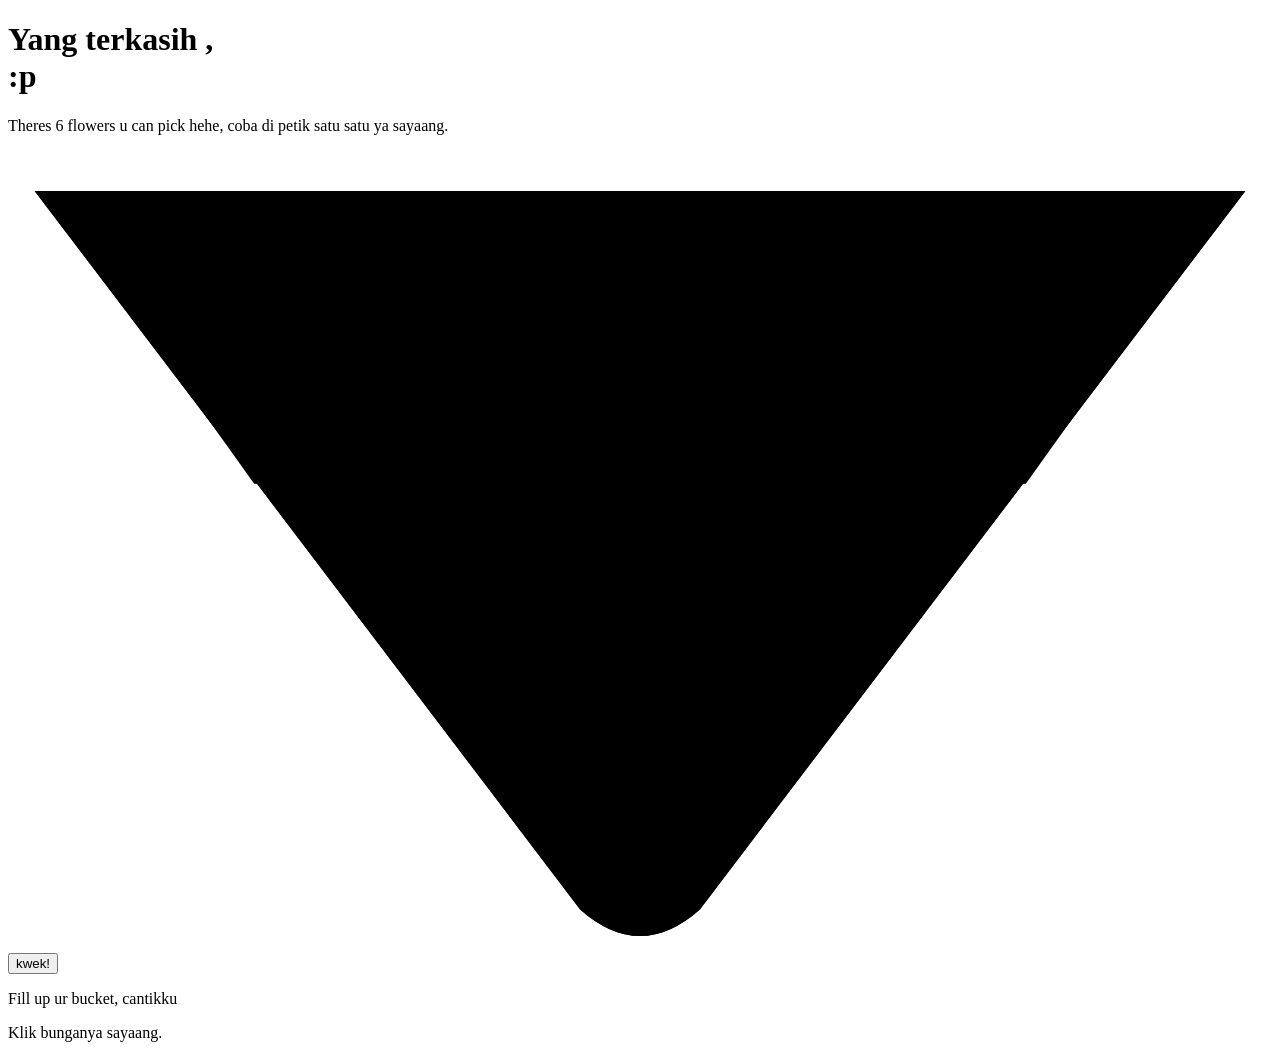
==== index.html @ 4f56afee "A silly website for her" ====
<!doctype html>
<html lang="id">
<head>
<meta charset="utf-8">
<meta name="viewport" content="width=device-width, initial-scale=1, viewport-fit=cover">
<title>For dearest Lyla</title>
<link rel="stylesheet" href="https://fonts.googleapis.com/css2?family=Gaegu:wght@400;700&family=Patrick+Hand&display=swap">
<link rel="stylesheet" href="style.css">
</head>
<body>

<main class="page">

  <header>
    <h1>Yang terkasih <span id="nama"> </span>,<br> :p </h1>
    <p class="lede"> Theres 6 flowers u can pick hehe, coba di petik satu satu ya sayaang.</p>
  </header>

  <div class="stage">

    <section class="panel" aria-label=" ur bucket :p hehe">
      <div class="bouquet" id="bouquet">
        <svg class="cone" viewBox="0 0 190 120" aria-hidden="true">
          <path class="wrap-fill" d="M4 6L186 6L104 114Q95 122 86 114Z"/>
          <path class="fold" d="M62 6L91 108M128 6L99 108"/>
          <path class="band" d="M27 36L163 36L153 50L37 50Z"/>
          <circle class="bow" cx="84" cy="43" r="9"/>
          <circle class="bow" cx="106" cy="43" r="9"/>
          <circle class="bow" cx="95" cy="43" r="5"/>
          <path class="wrap-line" d="M4 6L186 6L104 114Q95 122 86 114Z"/>
        </svg>
      
        <button class="duck" id="duck" type="button" aria-label="Si bebek. Ketuk supaya dia bunyi">
          <span class="duck-say" aria-hidden="true">kwek!</span>
        </button>
      </div>
      <p class="count" id="count" aria-live="polite"> Fill up ur bucket, cantikku</p>
    </section>

    <!-- TAMAN -->
    <section class="panel garden" aria-label="Taman bunga">
      <div class="beds" id="garden"></div>
      <p class="hint">Klik bunganya sayaang.</p>
    </section>

  </div>

  <!-- AMPLOP (muncul setelah semua bunga dipetik) -->
  <section class="env-box" id="envBox" hidden>
    <p class="env-note">Therreessss another one for u hehe. Click it :].</p>
    <button class="envelope" id="envelope" type="button" aria-label="Buka amplop">
      <span class="env-back"></span>
      <span class="env-letter">Untukmu</span>
      <span class="env-front"></span>
      <span class="env-flap"></span>
      <span class="env-seal"></span>
    </button>
    <button class="again" id="again" type="button" hidden>Mau petik lagi ?</button>
  </section>

</main>

<!-- KOTAK PESAN (muncul setiap kali bunga dipetik) -->
<dialog id="dlg" aria-labelledby="dlgLabel">
  <div class="dlg-art" id="dlgArt"></div>
  <p class="dlg-label" id="dlgLabel"></p>
  <p class="dlg-text" id="dlgText"></p>
  <form method="dialog"><button class="btn" autofocus>Oke</button></form>
</dialog>

<script src="script.js"></script>
</body>
</html>
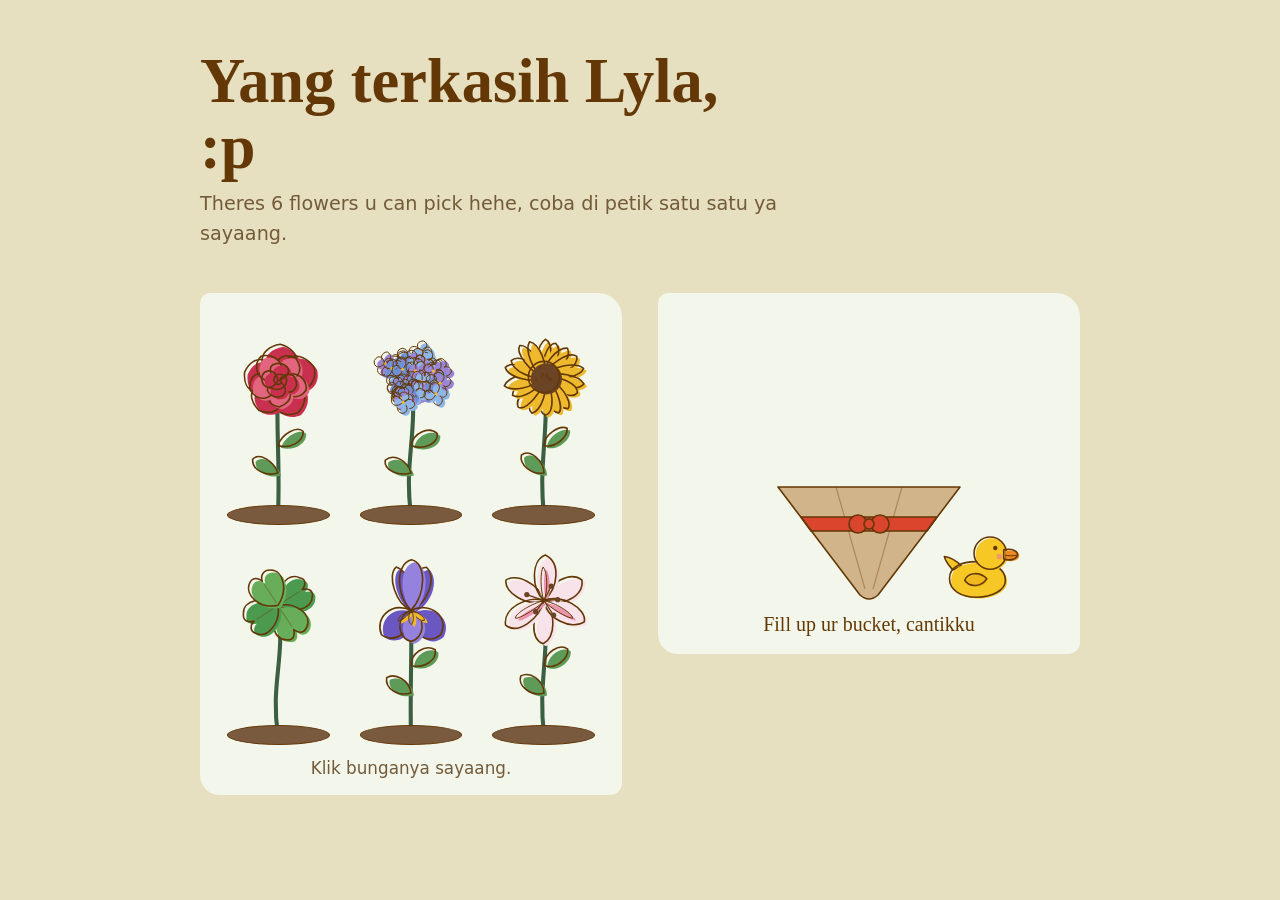
==== commit 523709ca: "A silly website for her" ====
--- a/index.html
+++ b/index.html
@@ -5,7 +5,7 @@
 <meta name="viewport" content="width=device-width, initial-scale=1, viewport-fit=cover">
 <title>For dearest Lyla</title>
 <link rel="stylesheet" href="https://fonts.googleapis.com/css2?family=Gaegu:wght@400;700&family=Patrick+Hand&display=swap">
-<link rel="stylesheet" href="style.css">
+<link rel="stylesheet" href="/style.css">
 </head>
 <body>
 
@@ -65,9 +65,9 @@
   <div class="dlg-art" id="dlgArt"></div>
   <p class="dlg-label" id="dlgLabel"></p>
   <p class="dlg-text" id="dlgText"></p>
-  <form method="dialog"><button class="btn" autofocus>Oke</button></form>
+  <form method="dialog"><button class="btn" autofocus> yay </button></form>
 </dialog>
 
-<script src="script.js"></script>
+<script src="/script.js"></script>
 </body>
 </html>
--- a/style.css
+++ b/style.css
@@ -0,0 +1,232 @@
+
+:root {
+  --bg: #e6e0c0;
+  --paper: #f3f6ea;
+  --ink: #633806;
+  --muted: #735b3a;
+  --leaf: #3b5f42;
+  --leaf-fill: #5e9a58;
+  --soil: #7a5a3f;
+  --wrap: #d2b48a;
+  --poppy: #d9452d;
+  --pink: #e4789a;
+  --yellow: #efb92d;
+  --brown: #6b4325;
+  --env-back: #d9b98c;
+  --env-front: #ebd2a8;
+  --env-flap: #dfc08f;
+
+  /* warna bunga */
+  --rose: #c9304f;
+  --rose2: #e0657d;
+  --hyd1: #6f8fd8;
+  --hyd2: #9a86d6;
+  --hyd3: #8fb6e8;
+  --clover: #4c9a4f;
+  --clover2: #68ae5a;
+  --iris: #6a57c2;
+  --iris2: #9482de;
+  --lily: #f9e3ea;
+  --lily2: #ec93ae;
+
+  /* warna bebek */
+  --duck: #f7c825;
+  --duck2: #f0b81c;
+  --beak: #ef8a22;
+
+  --display: "Gaegu", "Comic Sans MS", "Segoe Print", cursive;
+  --text: "Patrick Hand", "Comic Sans MS", "Segoe Print", system-ui, sans-serif;
+}
+@media (prefers-color-scheme: dark) {
+  :root {
+    --bg: #362b06; --paper: #322c1e; --ink: #e9efe0; --muted: #a9bba9;
+    --leaf: #6fa66b; --leaf-fill: #4f8a55; --soil: #3b2d23; --wrap: #a58664;
+    --poppy: #f0644a; --pink: #f29bb6; --yellow: #f5cb57; --brown: #8a5a33;
+    --env-back: #a98a5f; --env-front: #c4a676; --env-flap: #b59769;
+    --rose: #e65776; --rose2: #f58aa0;
+    --hyd1: #7f9fe6; --hyd2: #ab98e6; --hyd3: #9cc2f2;
+    --clover: #5fb062; --clover2: #7bc16d;
+    --iris: #8c79dc; --iris2: #a898ee;
+    --lily: #f6dfe6; --lily2: #f09db7;
+    --duck: #f9d24a; --duck2: #f2c43b; --beak: #f59a3a;
+  }
+}
+
+/* ============ DASAR ============ */
+* { box-sizing: border-box; }
+body {
+  margin: 0;
+  background: var(--bg);
+  color: var(--ink);
+  font-family: var(--text);
+  font-size: 1.2rem;
+  line-height: 1.55;
+  padding: clamp(20px, 5vw, 48px) max(16px, env(safe-area-inset-right, 0px)) clamp(32px, 6vw, 64px) max(16px, env(safe-area-inset-left, 0px));
+}
+.page { max-width: 880px; margin: 0 auto; display: flex; flex-direction: column; gap: clamp(24px, 5vw, 44px); }
+h1 {
+  font-family: var(--display);
+  font-weight: 700;
+  font-size: clamp(2.3rem, 8vw, 3.9rem);
+  line-height: 1.05;
+  margin: 0;
+  text-wrap: balance;
+}
+.lede { margin: 10px 0 0; color: var(--muted); max-width: 34em; }
+
+/* Di HP: buket di atas, taman di bawah. Di layar lebar: taman kiri, buket kanan. */
+.stage { display: grid; grid-template-columns: 1fr; gap: 24px; align-items: start; }
+.panel { background: var(--paper); border-radius: 10px 24px 12px 20px; padding: 18px 14px 14px; min-width: 0; }
+@media (min-width: 760px) {
+  .stage { grid-template-columns: 1fr 1fr; gap: 36px; }
+  .garden { order: -1; }
+}
+
+.pf { stroke: none; }
+.po { fill: none; stroke: var(--ink); stroke-width: 1.6; stroke-linejoin: round; stroke-linecap: round; vector-effect: non-scaling-stroke; }
+.po.fine { stroke-width: 1; }
+.vein { fill: none; stroke: var(--ink); stroke-width: 1.2; stroke-linecap: round; opacity: 0.35; vector-effect: non-scaling-stroke; }
+.stamen { fill: none; stroke: var(--ink); stroke-width: 1.2; stroke-linecap: round; vector-effect: non-scaling-stroke; }
+.c-yellow { fill: var(--yellow); }
+.c-brown { fill: var(--brown); }
+.c-leaf { fill: var(--leaf-fill); }
+.c-rose { fill: var(--rose); }
+.c-rose2 { fill: var(--rose2); }
+.c-hyd1 { fill: var(--hyd1); }
+.c-hyd2 { fill: var(--hyd2); }
+.c-hyd3 { fill: var(--hyd3); }
+.c-clover { fill: var(--clover); }
+.c-clover2 { fill: var(--clover2); }
+.c-iris { fill: var(--iris); }
+.c-iris2 { fill: var(--iris2); }
+.c-lily { fill: var(--lily); }
+.c-lily2 { fill: var(--lily2); }
+.c-duck { fill: var(--duck); }
+.c-duck2 { fill: var(--duck2); }
+.c-beak { fill: var(--beak); }
+.eye { fill: var(--ink); }
+.blush { fill: var(--pink); opacity: 0.55; }
+.dot { fill: var(--ink); opacity: 0.5; }
+.stem { fill: none; stroke: var(--leaf); stroke-width: 3.4; stroke-linecap: round; }
+
+/* ============ TAMAN ============ */
+.beds { display: grid; grid-template-columns: repeat(3, 1fr); gap: 6px 4px; }
+.cell { position: relative; display: flex; align-items: flex-end; justify-content: center; padding-bottom: 10px; }
+/* gundukan tanah */
+.cell::after {
+  content: ""; position: absolute; left: 10%; right: 10%; bottom: 0; height: 18px; z-index: 1;
+  background: var(--soil); border: 1.6px solid var(--ink); border-radius: 50%;
+}
+.plant {
+  display: block; width: 100%; max-width: 120px; padding: 0; border: 0; background: none; cursor: pointer;
+  transition: transform 0.5s ease, opacity 0.5s ease, visibility 0s;
+}
+.plant:hover { transform: translateY(-3px); }
+.plant:focus-visible { outline: 3px solid var(--poppy); outline-offset: 2px; border-radius: 8px; }
+.plant svg { display: block; width: 100%; height: auto; overflow: visible; transform-origin: 50% 100%; animation: sway var(--dur, 5s) ease-in-out var(--d, 0s) infinite; }
+@keyframes sway { 0%, 100% { transform: rotate(-1.6deg); } 50% { transform: rotate(1.6deg); } }
+/* bunga yang sudah dipetik: terangkat lalu hilang */
+.plant.gone { transform: translateY(-40px) rotate(8deg) scale(0.9); opacity: 0; visibility: hidden; pointer-events: none; transition: transform 0.5s ease, opacity 0.5s ease, visibility 0s 0.5s; }
+.hint { margin: 10px 4px 0; text-align: center; font-size: 1.05rem; color: var(--muted); }
+
+
+.bouquet { position: relative; width: min(300px, 100%); height: 290px; margin: 0 auto; }
+.bq-flower {
+  position: absolute; left: 50%; bottom: 70px; width: 100px; height: 170px; margin-left: -50px;
+  transform-origin: 50% 100%;
+  transform: rotate(var(--a)) scale(var(--s));
+  animation: pop 0.7s cubic-bezier(0.2, 1.4, 0.4, 1) both;
+}
+.bq-flower svg { display: block; width: 100%; height: 100%; overflow: visible; }
+@keyframes pop { from { transform: rotate(var(--a)) scale(0); } to { transform: rotate(var(--a)) scale(var(--s)); } }
+.cone { position: absolute; left: 50%; bottom: 0; width: 190px; height: 120px; margin-left: -95px; z-index: 20; }
+.wrap-fill { fill: var(--wrap); }
+.wrap-line, .band, .bow { stroke: var(--ink); stroke-width: 1.6; stroke-linejoin: round; }
+.wrap-line { fill: none; }
+.band, .bow { fill: var(--poppy); }
+.fold { fill: none; stroke: var(--ink); stroke-width: 1.2; opacity: 0.35; }
+.count { margin: 8px 0 0; text-align: center; font-family: var(--display); font-size: 1.25rem; }
+
+/* ============ BEBEK ============ */
+.duck {
+  position: absolute; right: 0; bottom: 0; z-index: 25;
+  width: 78px; height: 72px; padding: 0; border: 0; background: none; cursor: pointer;
+}
+.duck svg { display: block; width: 100%; height: 100%; overflow: visible; transform-origin: 50% 100%; animation: bob 3.2s ease-in-out infinite; }
+.duck:focus-visible { outline: 3px solid var(--poppy); outline-offset: 2px; border-radius: 10px; }
+.duck.hop { animation: hop 0.6s ease; }
+@keyframes bob { 0%, 100% { transform: translateY(0); } 50% { transform: translateY(-3px); } }
+@keyframes hop {
+  0%, 100% { transform: translateY(0) rotate(0); }
+  35% { transform: translateY(-16px) rotate(-6deg); }
+  65% { transform: translateY(-4px) rotate(4deg); }
+}
+.duck-say {
+  position: absolute; left: 50%; bottom: 100%; white-space: nowrap; pointer-events: none;
+  background: var(--paper); color: var(--ink); border: 2px solid var(--ink); border-radius: 10px 14px 10px 6px;
+  padding: 0 10px; font-family: var(--display); font-size: 1.25rem; line-height: 1.5;
+  opacity: 0; transform: translate(-50%, 6px) scale(0.8); transition: opacity 0.15s, transform 0.15s;
+}
+.duck.say .duck-say { opacity: 1; transform: translate(-50%, -2px) scale(1); }
+
+/* ============ AMPLOP ============ */
+.env-box { display: flex; flex-direction: column; align-items: center; gap: 16px; animation: rise 0.5s ease both; }
+.env-box[hidden] { display: none; }
+.env-note { margin: 0; font-family: var(--display); font-size: 1.35rem; text-align: center; }
+.envelope {
+  position: relative; width: min(280px, 78vw); aspect-ratio: 3 / 2; margin-top: 100px;
+  padding: 0; border: 0; background: none; cursor: pointer; perspective: 700px;
+  animation: wiggle 3s ease-in-out infinite;
+}
+.envelope.open { animation: none; cursor: default; }
+@keyframes wiggle { 0%, 100% { transform: rotate(-1.5deg); } 50% { transform: rotate(1.5deg); } }
+.envelope > span { position: absolute; display: block; }
+.env-back { inset: 0; background: var(--env-back); border: 2px solid var(--ink); border-radius: 6px; }
+.env-letter {
+  left: 9%; right: 9%; top: 9%; bottom: 9%; z-index: 1;
+  background: var(--paper); border: 2px solid var(--ink);
+  display: flex; justify-content: center; padding-top: 10px;
+  font-family: var(--display); font-weight: 700; font-size: 1.25rem; color: var(--ink);
+  transition: transform 0.7s 0.35s cubic-bezier(0.3, 1.2, 0.5, 1);
+}
+.env-front {
+  inset: 0; z-index: 2; background: var(--env-front); border: 2px solid var(--ink); border-radius: 6px;
+  clip-path: polygon(0 0, 50% 52%, 100% 0, 100% 100%, 0 100%);
+}
+.env-flap {
+  left: 0; top: 0; width: 100%; height: 52%; z-index: 3; background: var(--env-flap);
+  clip-path: polygon(0 0, 100% 0, 50% 100%);
+  transform-origin: 50% 0; transition: transform 0.5s ease;
+}
+.env-seal {
+  left: 50%; top: 52%; width: 32px; height: 32px; margin: -16px 0 0 -16px; z-index: 4;
+  border-radius: 50%; background: var(--poppy); border: 2px solid var(--ink);
+  transition: opacity 0.25s, transform 0.25s;
+}
+.envelope.open .env-flap { transform: rotateX(180deg); z-index: 0; transition: transform 0.5s ease, z-index 0s 0.25s; }
+.envelope.open .env-letter { transform: translateY(-62%); }
+.envelope.open .env-seal { opacity: 0; transform: scale(0.4); }
+.envelope:focus-visible { outline: 3px solid var(--poppy); outline-offset: 6px; }
+
+.again, .btn {
+  font-family: var(--display); font-size: 1.2rem; font-weight: 700; cursor: pointer;
+  background: var(--ink); color: var(--bg); border: 0; border-radius: 12px 6px 10px 8px; padding: 9px 18px;
+}
+.again[hidden] { display: none; }
+.again:focus-visible, .btn:focus-visible { outline: 3px solid var(--poppy); outline-offset: 3px; }
+
+dialog {
+  width: min(380px, calc(100vw - 32px)); max-height: calc(100vh - 32px); overflow: auto;
+  padding: 24px 22px 20px; background: var(--paper); color: var(--ink);
+  border: 2px solid var(--ink); border-radius: 10px 22px 12px 18px;
+}
+dialog[open] { display: flex; flex-direction: column; align-items: flex-start; gap: 12px; animation: rise 0.3s ease both; }
+dialog::backdrop { background: rgba(15, 30, 20, 0.55); }
+.dlg-art svg { display: block; width: 72px; height: auto; overflow: visible; }
+.dlg-label { margin: 0; font-size: 0.9rem; letter-spacing: 0.1em; text-transform: uppercase; color: var(--muted); }
+.dlg-text { margin: 0; font-family: var(--display); font-size: 1.5rem; line-height: 1.45; }
+@keyframes rise { from { opacity: 0; transform: translateY(14px); } to { opacity: 1; transform: none; } }
+
+@media (prefers-reduced-motion: reduce) {
+  *, *::before, *::after { animation: none !important; transition: none !important; }
+}
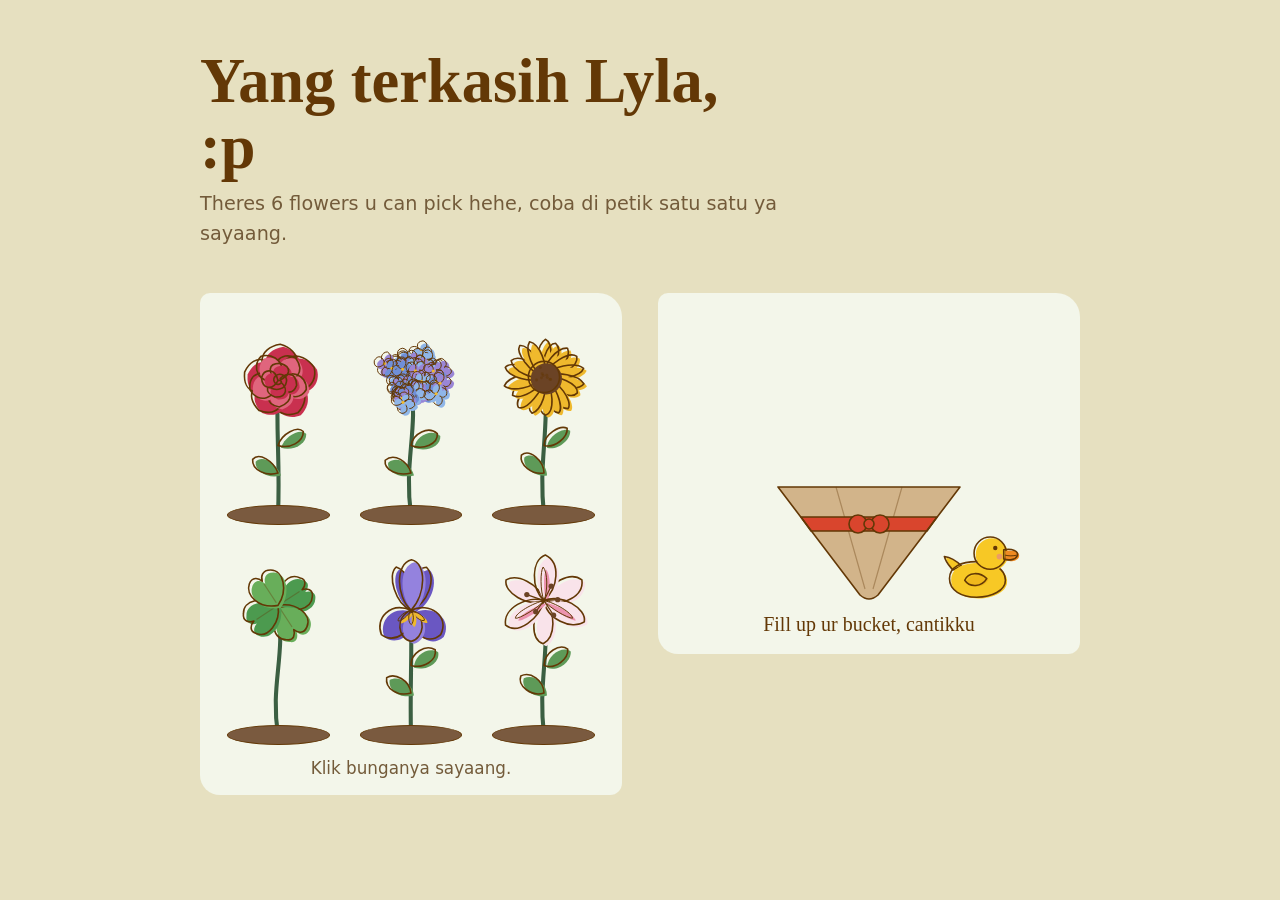
==== commit 8ce8a2bc: "A silly website for her" ====
--- a/index.html
+++ b/index.html
@@ -45,7 +45,6 @@
 
   </div>
 
-  <!-- AMPLOP (muncul setelah semua bunga dipetik) -->
   <section class="env-box" id="envBox" hidden>
     <p class="env-note">Therreessss another one for u hehe. Click it :].</p>
     <button class="envelope" id="envelope" type="button" aria-label="Buka amplop">
@@ -60,7 +59,6 @@
 
 </main>
 
-<!-- KOTAK PESAN (muncul setiap kali bunga dipetik) -->
 <dialog id="dlg" aria-labelledby="dlgLabel">
   <div class="dlg-art" id="dlgArt"></div>
   <p class="dlg-label" id="dlgLabel"></p>
